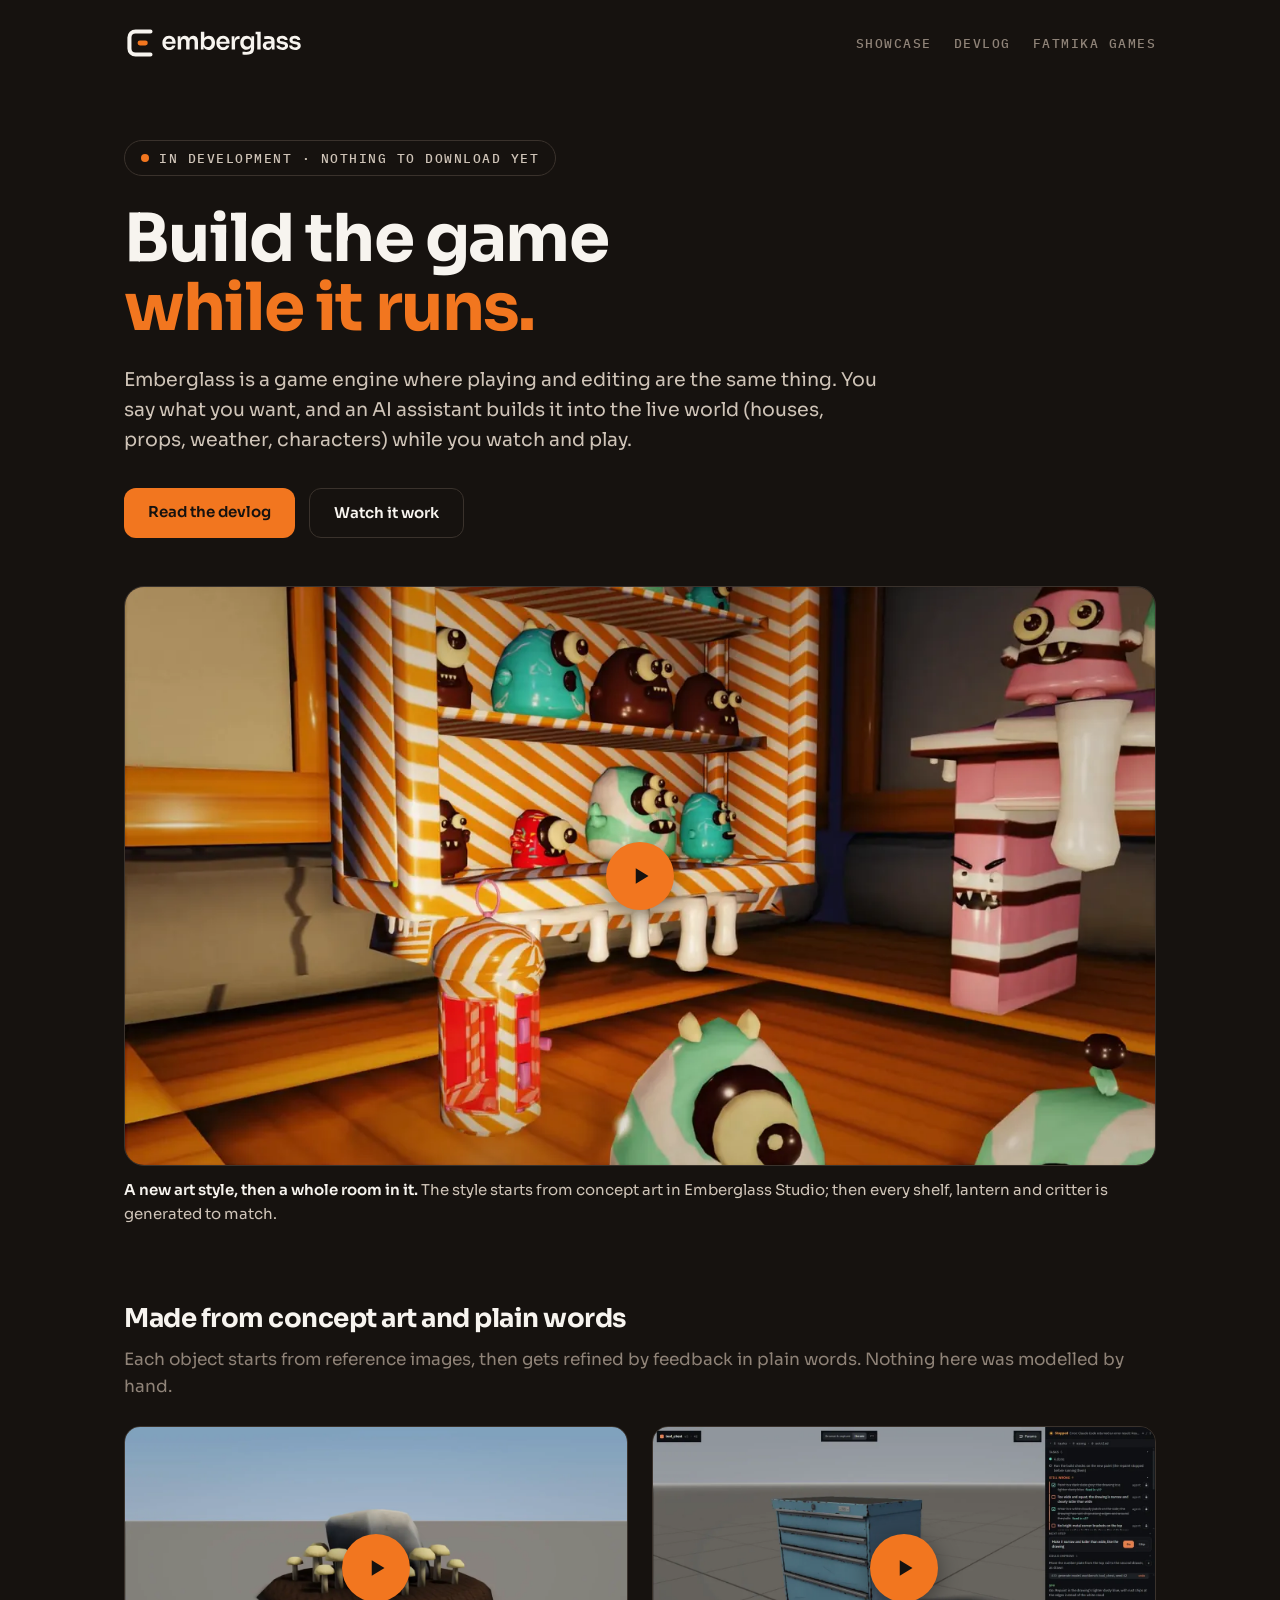
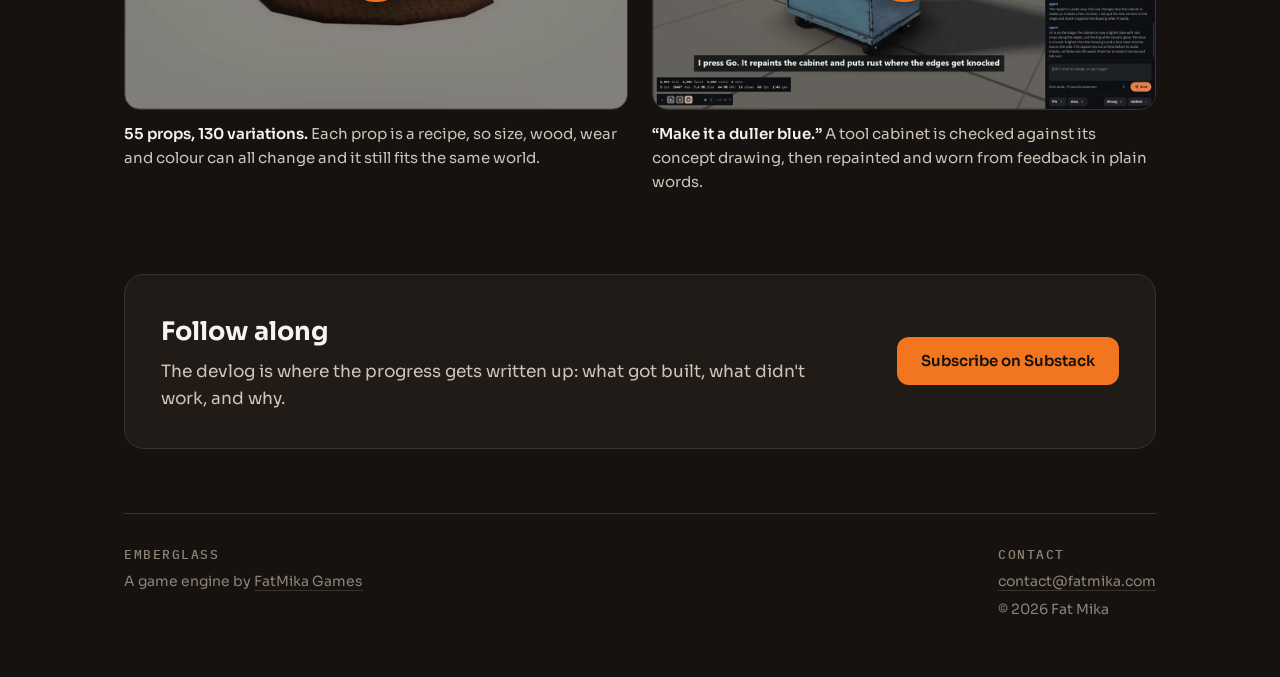
==== emberglass/index.html @ a507f2ed "Emberglass: tool cabinet video Co-Authored-By: Claude Opus 5.5 <noreply@anthropic.com>" ====
<!doctype html>
<html lang="en">
<head>
<meta charset="utf-8" />
<meta name="viewport" content="width=device-width, initial-scale=1" />
<title>Emberglass — build the game while it runs</title>
<meta name="description" content="Emberglass is a game engine in development where playing and editing are the same thing: describe what you want, and an AI assistant builds it into the live world while you play." />
<meta property="og:title" content="Emberglass — build the game while it runs" />
<meta property="og:description" content="A game engine in development where playing and editing are the same thing." />
<meta property="og:image" content="https://www.fatmika.com/emberglass/assets/critters.webp" />
<meta property="og:url" content="https://www.fatmika.com/emberglass/" />
<link rel="icon" href="assets/icon-64.png" />
<link rel="preconnect" href="https://fonts.googleapis.com" />
<link rel="preconnect" href="https://fonts.gstatic.com" crossorigin />
<link href="https://fonts.googleapis.com/css2?family=IBM+Plex+Mono:wght@500;600&family=Sora:wght@400;500;600;700&display=swap" rel="stylesheet" />
<style>
  :root {
    --ink: #16120F;
    --surface: #211B17;
    --border: #3A322C;
    --paper: #F7F4EF;
    --muted: #CFC4B8;
    --dim: #8f8378;
    --ember: #F2761F;
    --ember-deep: #D2560F;
  }
  * { box-sizing: border-box; margin: 0; padding: 0; }
  html { scroll-behavior: smooth; }
  body {
    background: var(--ink);
    color: var(--paper);
    font: 17px/1.6 "Sora", -apple-system, "Segoe UI", system-ui, sans-serif;
    -webkit-font-smoothing: antialiased;
  }
  .wrap { max-width: 1080px; margin: 0 auto; padding: 0 24px; }
  a { color: var(--ember); }
  a:focus-visible, button:focus-visible { outline: 3px solid var(--ember); outline-offset: 3px; border-radius: 6px; }
  .mono {
    font-family: "IBM Plex Mono", monospace; font-size: 12.5px; font-weight: 500;
    letter-spacing: 1.5px; text-transform: uppercase;
  }

  /* ---------- header ---------- */
  header {
    display: flex; align-items: center; justify-content: space-between;
    padding: 26px 0 0;
  }
  header .lockup img { height: 34px; width: auto; display: block; }
  header nav { display: flex; gap: 22px; }
  header nav a { color: var(--dim); text-decoration: none; }
  header nav a:hover { color: var(--ember); }

  /* ---------- hero ---------- */
  .hero { padding: 80px 0 48px; max-width: 760px; }
  .status {
    display: inline-flex; align-items: center; gap: 10px;
    color: var(--muted); border: 1px solid var(--border); border-radius: 999px;
    padding: 7px 16px; margin-bottom: 28px;
  }
  .status::before {
    content: ""; width: 8px; height: 8px; border-radius: 50%; background: var(--ember);
  }
  @media (prefers-reduced-motion: no-preference) {
    .status::before { animation: glow 2.4s ease-in-out infinite; }
    @keyframes glow { 50% { box-shadow: 0 0 0 6px rgba(242, 118, 31, 0.18); } }
  }
  h1 {
    font-size: clamp(40px, 6.4vw, 66px);
    font-weight: 700; line-height: 1.05; letter-spacing: -1.8px;
  }
  h1 em { font-style: normal; color: var(--ember); }
  .hero p { margin-top: 22px; font-size: 19px; color: var(--muted); max-width: 58ch; }
  .actions { display: flex; gap: 14px; flex-wrap: wrap; margin-top: 32px; }
  .btn {
    display: inline-block; text-decoration: none;
    font-size: 15px; font-weight: 600;
    padding: 12px 24px; border-radius: 12px;
    background: var(--ember); color: var(--ink);
  }
  .btn:hover { background: var(--ember-deep); color: var(--paper); }
  .btn.ghost { background: transparent; color: var(--paper); border: 1px solid var(--border); }
  .btn.ghost:hover { border-color: var(--ember); color: var(--ember); }

  /* ---------- clips ---------- */
  .clip {
    position: relative; display: block; width: 100%;
    aspect-ratio: 16 / 9; overflow: hidden;
    background: var(--surface); border: 1px solid var(--border); border-radius: 16px;
    padding: 0; font: inherit; color: inherit; cursor: default;
  }
  .clip img, .clip iframe { position: absolute; inset: 0; width: 100%; height: 100%; border: 0; object-fit: cover; }
  .clip.playable { cursor: pointer; }
  .clip.playable::after {
    content: ""; position: absolute; left: 50%; top: 50%;
    width: 68px; height: 68px; margin: -34px 0 0 -34px; border-radius: 50%;
    background: var(--ember) url("data:image/svg+xml,%3Csvg xmlns='http://www.w3.org/2000/svg' viewBox='0 0 24 24'%3E%3Cpath d='M9 6.5v11l9-5.5z' fill='%2316120F'/%3E%3C/svg%3E") center / 34px no-repeat;
    box-shadow: 0 6px 24px rgba(0, 0, 0, 0.45);
    transition: transform 0.15s ease;
  }
  .clip.playable:hover::after { transform: scale(1.08); }
  .clip.playing::after { display: none; }

  .featured { margin-bottom: 14px; }
  .featured .clip { border-radius: 20px; }
  figcaption { margin-top: 12px; color: var(--muted); font-size: 15px; }
  figcaption b { color: var(--paper); font-weight: 600; }

  section h2 {
    font-size: 26px; font-weight: 700; letter-spacing: -0.5px; margin: 72px 0 6px;
  }
  section .lead { color: var(--dim); margin-bottom: 26px; }
  .grid { display: grid; grid-template-columns: repeat(2, 1fr); gap: 28px 24px; }

  /* ---------- follow ---------- */
  .follow {
    margin-top: 80px; padding: 36px;
    background: var(--surface); border: 1px solid var(--border); border-radius: 20px;
    display: flex; align-items: center; justify-content: space-between; gap: 24px; flex-wrap: wrap;
  }
  .follow h2 { margin: 0 0 6px; }
  .follow p { color: var(--muted); max-width: 52ch; }

  /* ---------- footer ---------- */
  footer {
    margin-top: 64px; border-top: 1px solid var(--border);
    padding: 30px 0 56px;
    display: flex; justify-content: space-between; gap: 24px; flex-wrap: wrap;
    font-size: 14px; color: var(--dim);
  }
  footer .col { display: flex; flex-direction: column; gap: 6px; }
  footer a { color: var(--dim); text-decoration: none; border-bottom: 1px solid var(--border); }
  footer a:hover { color: var(--ember); border-color: var(--ember); }

  @media (max-width: 760px) {
    .hero { padding: 52px 0 36px; }
    .grid { grid-template-columns: 1fr; }
    header nav { display: none; }
    .follow { padding: 26px; }
  }
</style>
</head>
<body>
<div class="wrap">
  <header>
    <a class="lockup" href="./"><img src="assets/emberglass-lockup-paper.svg" alt="Emberglass" width="182" height="34" /></a>
    <nav class="mono">
      <a href="#showcase">Showcase</a>
      <a href="https://emberglass.substack.com/">Devlog</a>
      <a href="/">FatMika Games</a>
    </nav>
  </header>

  <section class="hero">
    <div class="status mono">In development · nothing to download yet</div>
    <h1>Build the game<br /><em>while it runs.</em></h1>
    <p>Emberglass is a game engine where playing and editing are the same
    thing. You say what you want, and an AI assistant builds it into the
    live world (houses, props, weather, characters) while you watch and
    play.</p>
    <div class="actions">
      <a class="btn" href="https://emberglass.substack.com/">Read the devlog</a>
      <a class="btn ghost" href="#showcase">Watch it work</a>
    </div>
  </section>

  <figure class="featured" id="showcase">
    <button class="clip" data-yt="6-bS8om38gU" aria-label="Play: a new art style, and a whole room built in it">
      <img src="assets/critters.webp" alt="A candy-striped room at night full of round toy critters on shelves" width="1280" height="720" />
    </button>
    <figcaption><b>A new art style, then a whole room in it.</b> The style starts from concept art in Emberglass Studio; then every shelf, lantern and critter is generated to match.</figcaption>
  </figure>

  <section>
    <h2>Made from concept art and plain words</h2>
    <p class="lead">Each object starts from reference images, then gets refined by feedback in plain words. Nothing here was modelled by hand.</p>
    <div class="grid">
      <figure>
        <button class="clip" data-yt="YsVcyhxxsjk" aria-label="Play: 55 props, 130 variations">
          <img src="assets/props.webp" alt="A rock surrounded by a ring of small mushrooms" width="1280" height="720" loading="lazy" />
        </button>
        <figcaption><b>55 props, 130 variations.</b> Each prop is a recipe, so size, wood, wear and colour can all change and it still fits the same world.</figcaption>
      </figure>
      <figure>
        <button class="clip" data-yt="bvwTX9m23RA" aria-label="Play: make it a duller blue">
          <img src="assets/chest.webp" alt="A blue metal tool cabinet with drawers" width="1280" height="720" loading="lazy" />
        </button>
        <figcaption><b>“Make it a duller blue.”</b> A tool cabinet is checked against its concept drawing, then repainted and worn from feedback in plain words.</figcaption>
      </figure>
    </div>
  </section>

  <div class="follow">
    <div>
      <h2>Follow along</h2>
      <p>The devlog is where the progress gets written up: what got built, what didn't work, and why.</p>
    </div>
    <a class="btn" href="https://emberglass.substack.com/">Subscribe on Substack</a>
  </div>

  <footer>
    <div class="col">
      <span class="mono">Emberglass</span>
      <span>A game engine by <a href="/">FatMika Games</a></span>
    </div>
    <div class="col">
      <span class="mono">Contact</span>
      <span><a href="mailto:contact@fatmika.com">contact@fatmika.com</a></span>
      <span>© 2026 Fat Mika</span>
    </div>
  </footer>
</div>
<script>
  // A clip with a YouTube id becomes playable; the player loads only on click.
  document.querySelectorAll(".clip").forEach(function (clip) {
    var id = clip.dataset.yt;
    if (!id) { clip.removeAttribute("aria-label"); clip.tabIndex = -1; return; }
    clip.classList.add("playable");
    clip.addEventListener("click", function () {
      if (clip.classList.contains("playing")) return;
      var f = document.createElement("iframe");
      f.src = "https://www.youtube-nocookie.com/embed/" + encodeURIComponent(id) + "?autoplay=1&rel=0";
      f.title = clip.getAttribute("aria-label") || "Video";
      f.allow = "autoplay; encrypted-media; picture-in-picture; fullscreen";
      f.allowFullscreen = true;
      clip.classList.add("playing");
      clip.appendChild(f);
    });
  });
</script>
</body>
</html>
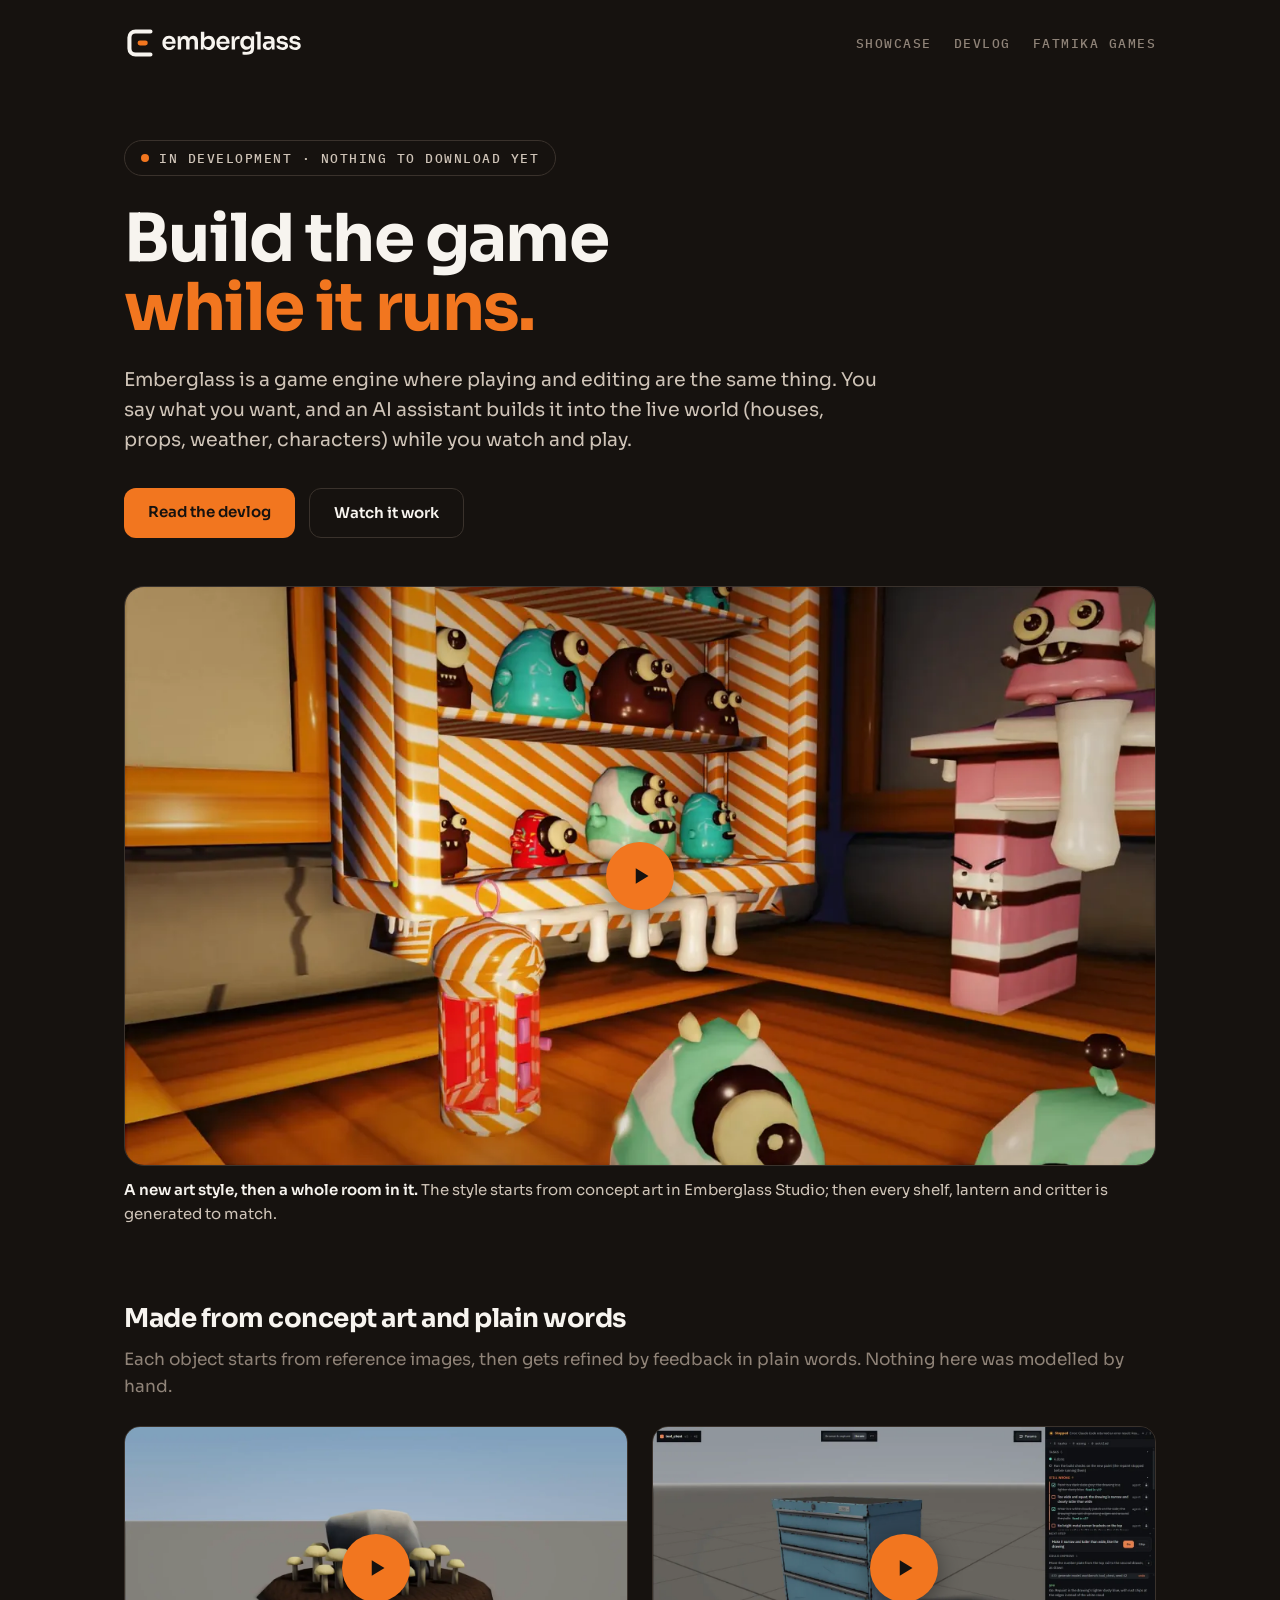
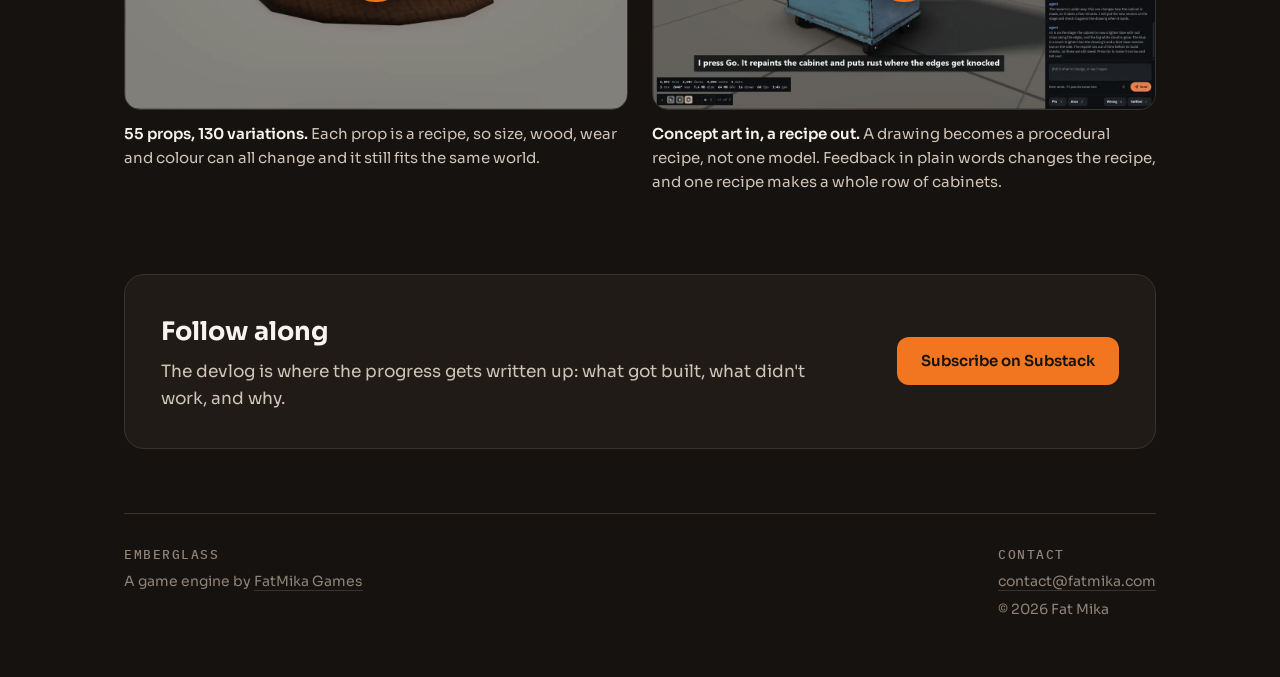
==== commit 1ce4a2d8: "Emberglass: Workshop video replaces the tool cabinet Co-Authored-By: Claude Opus 5.5 <noreply@anthro" ====
--- a/emberglass/index.html
+++ b/emberglass/index.html
@@ -181,10 +181,10 @@
         <figcaption><b>55 props, 130 variations.</b> Each prop is a recipe, so size, wood, wear and colour can all change and it still fits the same world.</figcaption>
       </figure>
       <figure>
-        <button class="clip" data-yt="bvwTX9m23RA" aria-label="Play: make it a duller blue">
+        <button class="clip" data-yt="FEBjcGb9-Bc" aria-label="Play: concept art in, a recipe out">
           <img src="assets/chest.webp" alt="A blue metal tool cabinet with drawers" width="1280" height="720" loading="lazy" />
         </button>
-        <figcaption><b>“Make it a duller blue.”</b> A tool cabinet is checked against its concept drawing, then repainted and worn from feedback in plain words.</figcaption>
+        <figcaption><b>Concept art in, a recipe out.</b> A drawing becomes a procedural recipe, not one model. Feedback in plain words changes the recipe, and one recipe makes a whole row of cabinets.</figcaption>
       </figure>
     </div>
   </section>
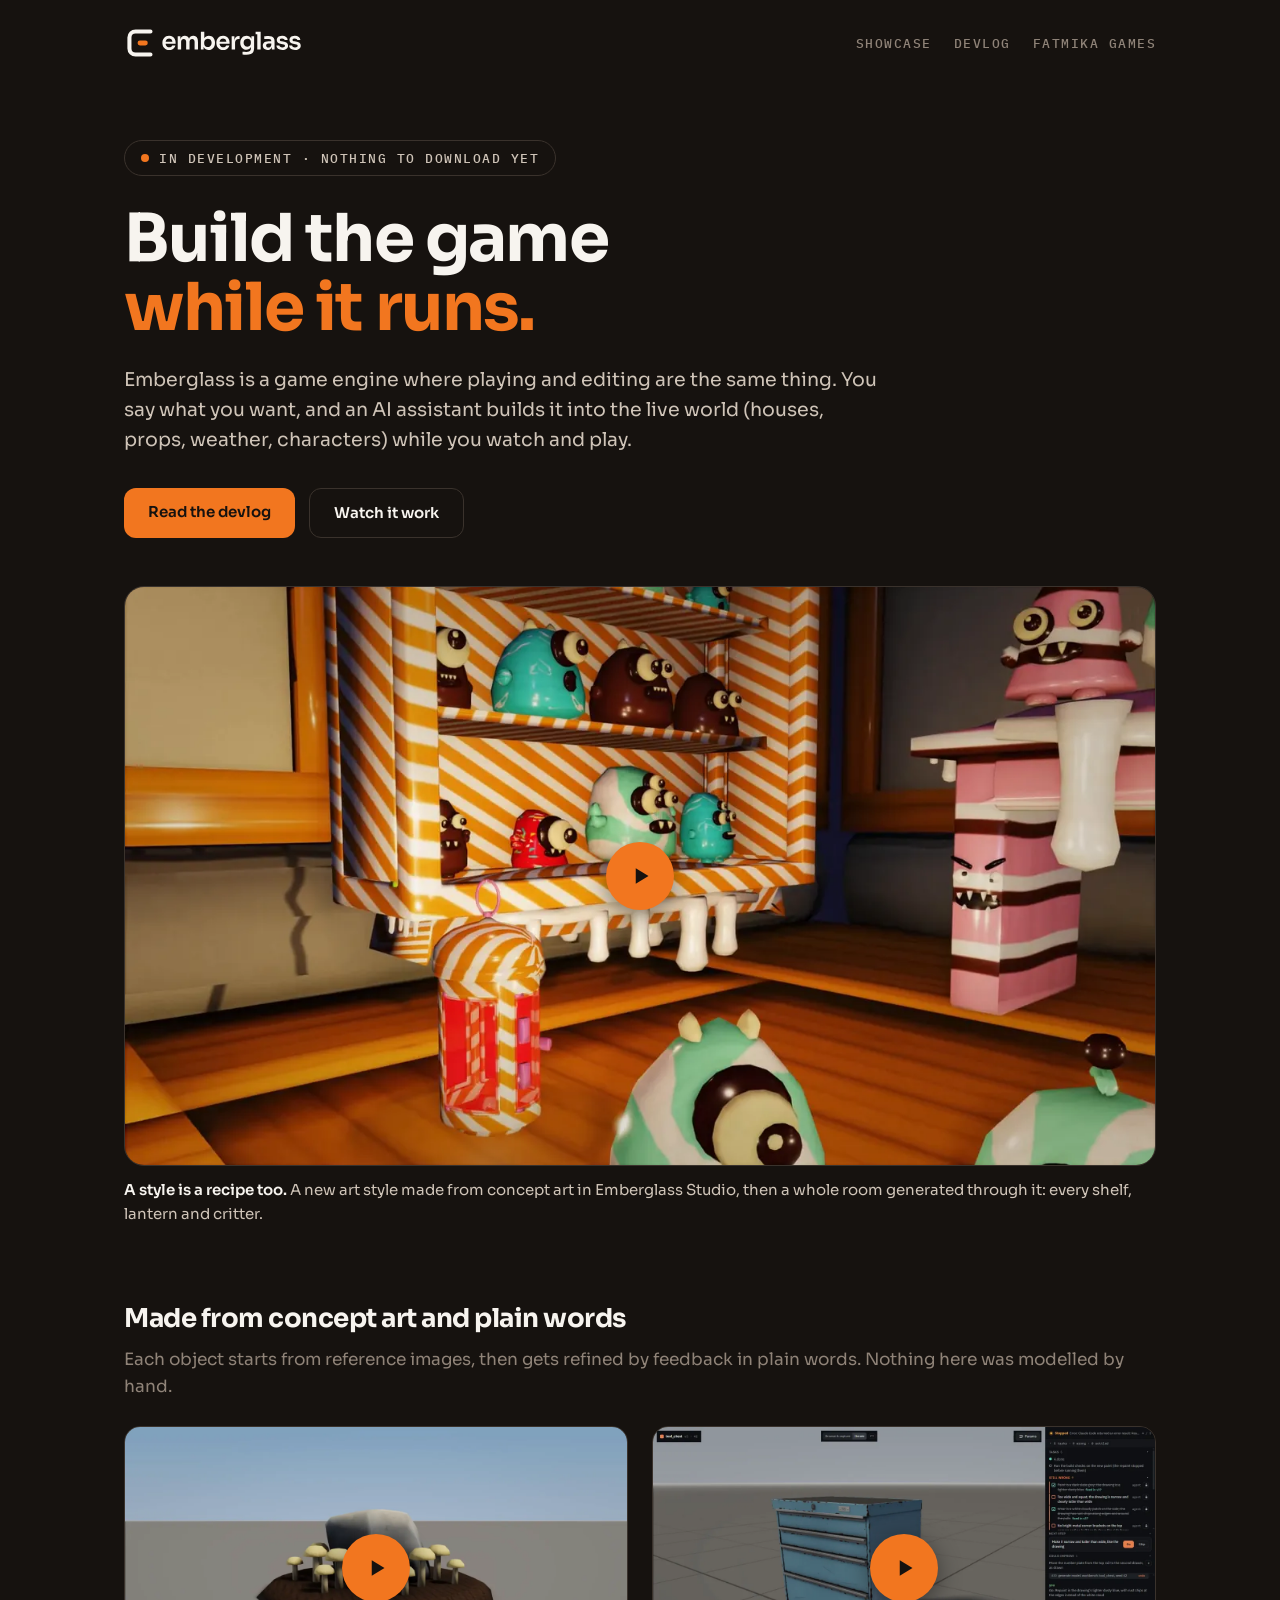
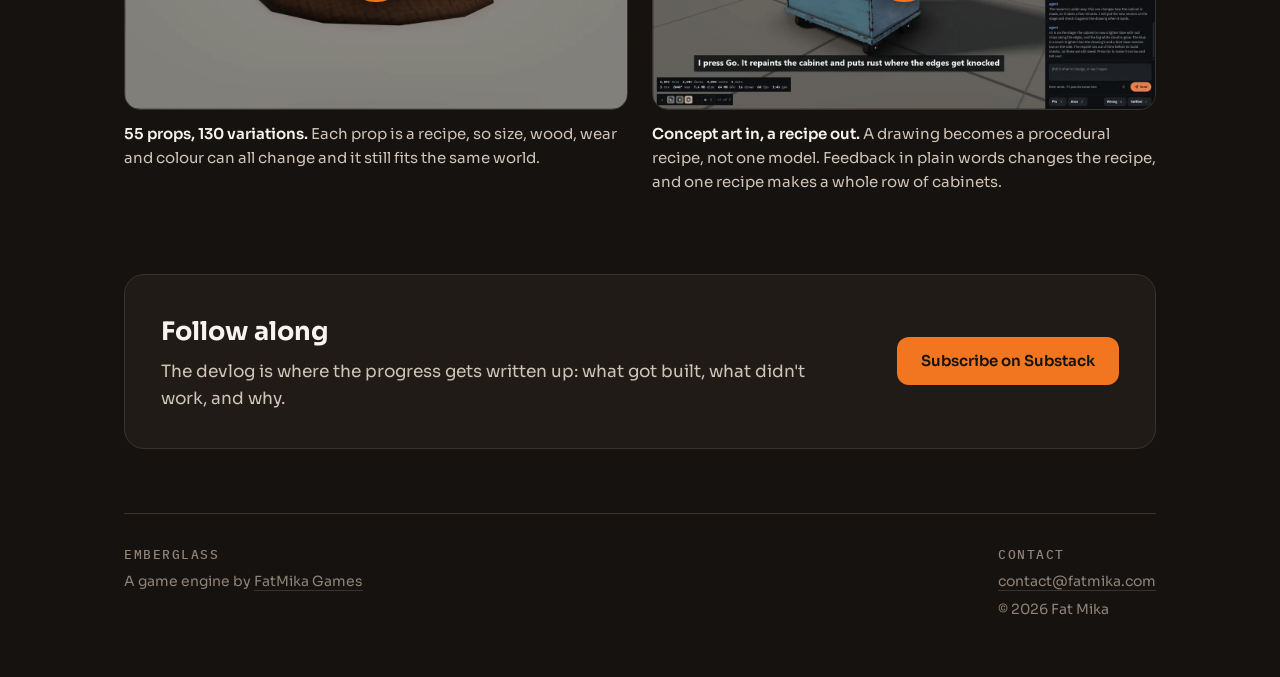
==== commit 395165c4: "Emberglass: critters video with music Co-Authored-By: Claude Opus 5.5 <noreply@anthropic.com>" ====
--- a/emberglass/index.html
+++ b/emberglass/index.html
@@ -164,10 +164,10 @@
   </section>
 
   <figure class="featured" id="showcase">
-    <button class="clip" data-yt="6-bS8om38gU" aria-label="Play: a new art style, and a whole room built in it">
+    <button class="clip" data-yt="-n9HXCtcdBk" aria-label="Play: a new art style, and a whole room built in it">
       <img src="assets/critters.webp" alt="A candy-striped room at night full of round toy critters on shelves" width="1280" height="720" />
     </button>
-    <figcaption><b>A new art style, then a whole room in it.</b> The style starts from concept art in Emberglass Studio; then every shelf, lantern and critter is generated to match.</figcaption>
+    <figcaption><b>A style is a recipe too.</b> A new art style made from concept art in Emberglass Studio, then a whole room generated through it: every shelf, lantern and critter.</figcaption>
   </figure>
 
   <section>
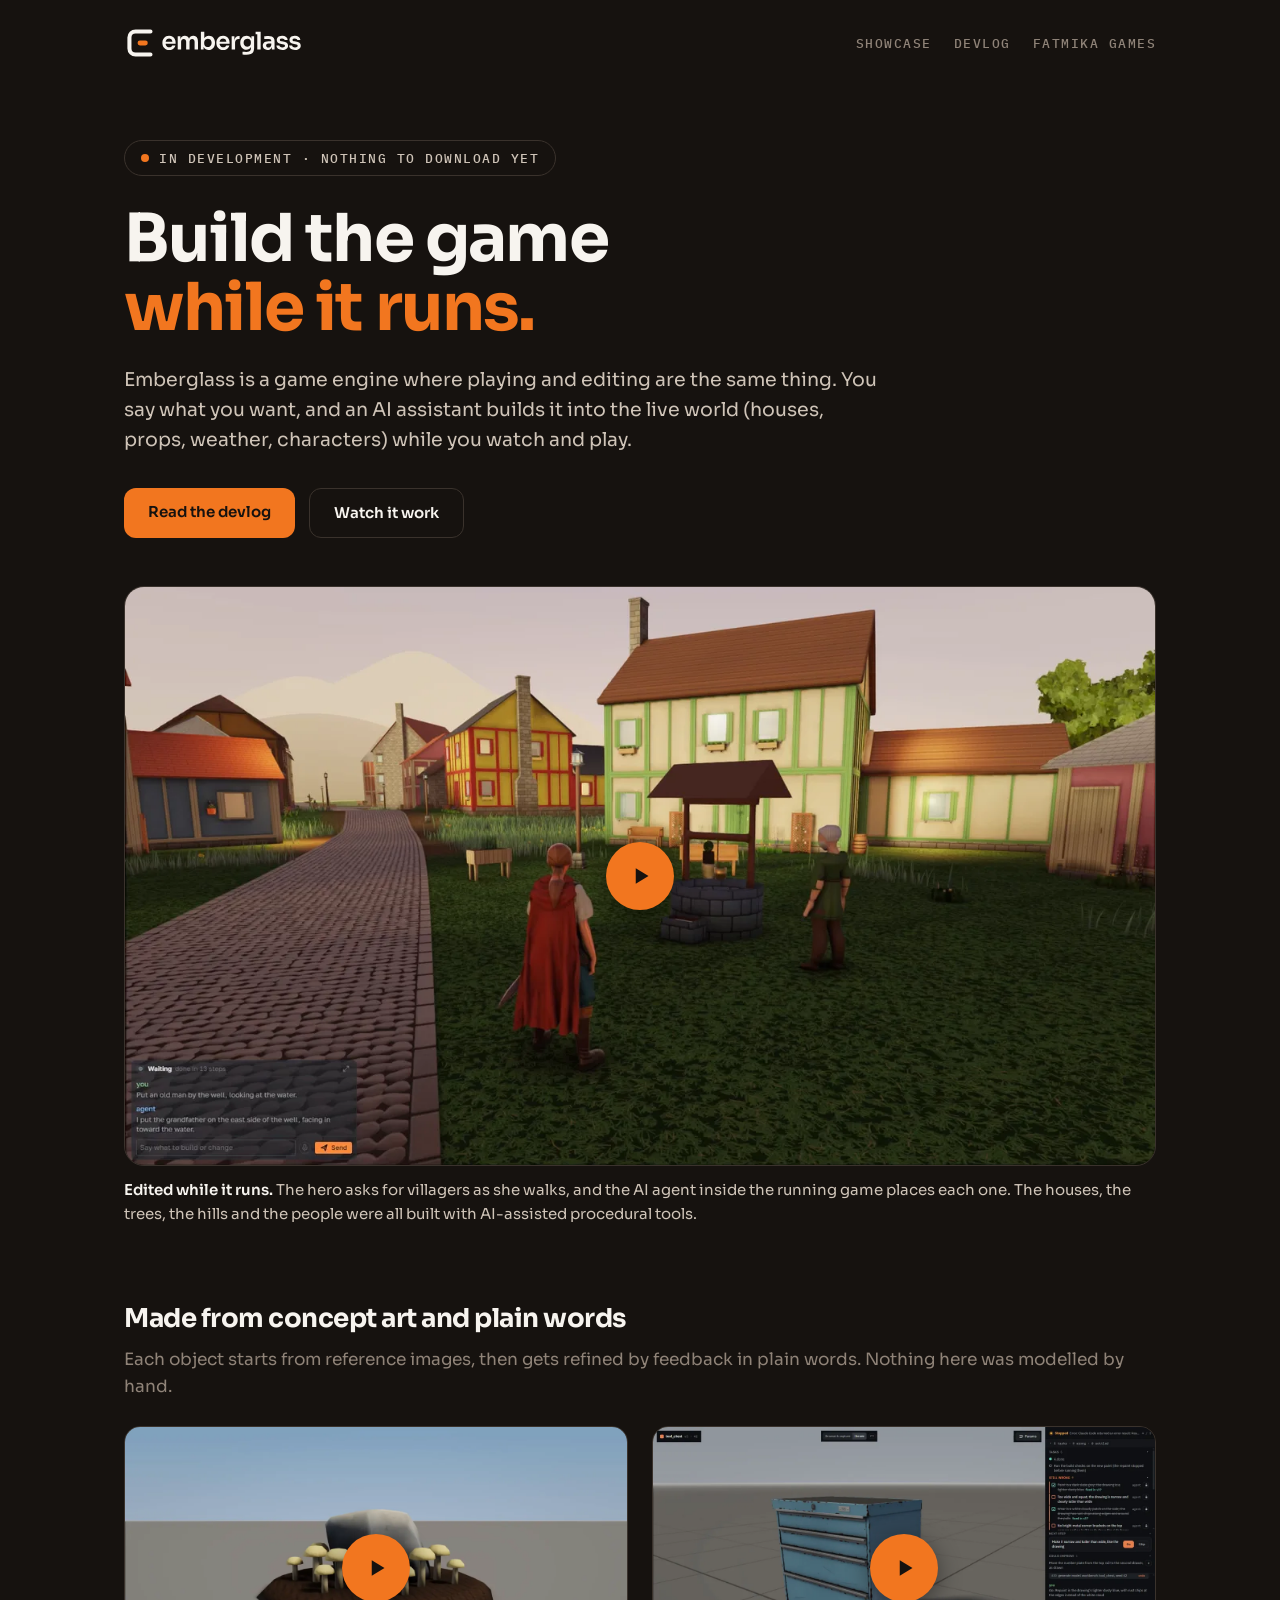
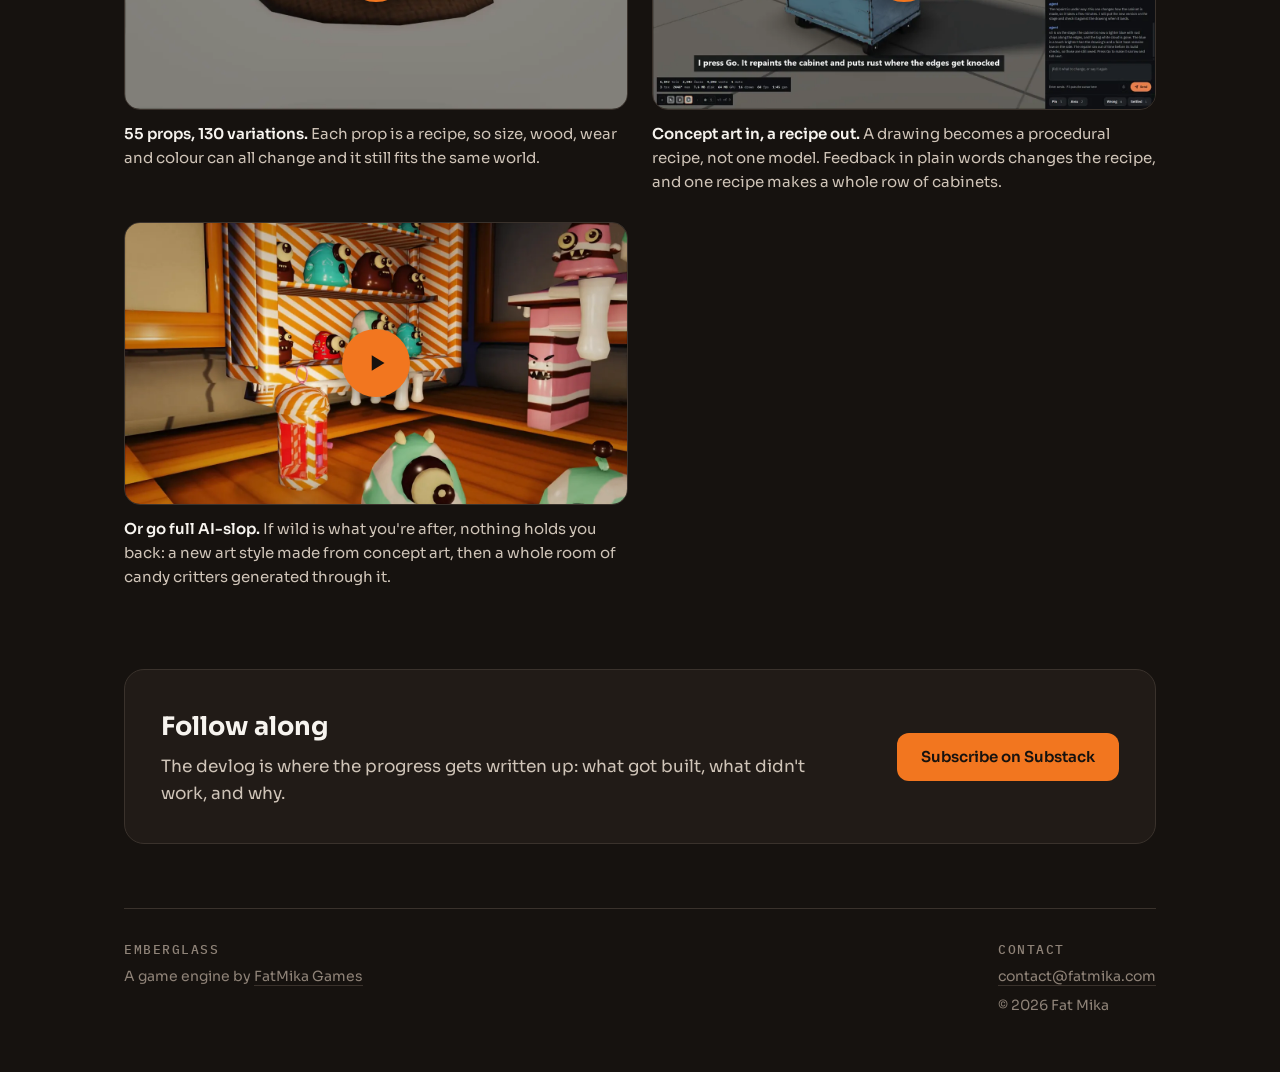
==== commit 1d519c70: "emberglass: the village live-edit film is the featured video; the critter room moves to the grid as " ====
--- a/emberglass/index.html
+++ b/emberglass/index.html
@@ -164,10 +164,10 @@
   </section>
 
   <figure class="featured" id="showcase">
-    <button class="clip" data-yt="-n9HXCtcdBk" aria-label="Play: a new art style, and a whole room built in it">
-      <img src="assets/critters.webp" alt="A candy-striped room at night full of round toy critters on shelves" width="1280" height="720" />
+    <button class="clip" data-yt="furqrLiuaLM" aria-label="Play: building a village while you walk through it">
+      <img src="assets/village.webp" alt="A hero in a red cape by a village well, next to an old man the AI just placed" width="1280" height="720" />
     </button>
-    <figcaption><b>A style is a recipe too.</b> A new art style made from concept art in Emberglass Studio, then a whole room generated through it: every shelf, lantern and critter.</figcaption>
+    <figcaption><b>Edited while it runs.</b> The hero asks for villagers as she walks, and the AI agent inside the running game places each one. The houses, the trees, the hills and the people were all built with AI-assisted procedural tools.</figcaption>
   </figure>
 
   <section>
@@ -181,10 +181,16 @@
         <figcaption><b>55 props, 130 variations.</b> Each prop is a recipe, so size, wood, wear and colour can all change and it still fits the same world.</figcaption>
       </figure>
       <figure>
-        <button class="clip" data-yt="FEBjcGb9-Bc" aria-label="Play: concept art in, a recipe out">
+        <button class="clip" data-yt="fGJkgyGGEyM" aria-label="Play: concept art in, a recipe out">
           <img src="assets/chest.webp" alt="A blue metal tool cabinet with drawers" width="1280" height="720" loading="lazy" />
         </button>
         <figcaption><b>Concept art in, a recipe out.</b> A drawing becomes a procedural recipe, not one model. Feedback in plain words changes the recipe, and one recipe makes a whole row of cabinets.</figcaption>
+      </figure>
+      <figure>
+        <button class="clip" data-yt="QunZZb6h35w" aria-label="Play: a new art style, and a whole room built in it">
+          <img src="assets/critters.webp" alt="A candy-striped room at night full of round toy critters on shelves" width="1280" height="720" loading="lazy" />
+        </button>
+        <figcaption><b>Or go full AI-slop.</b> If wild is what you're after, nothing holds you back: a new art style made from concept art, then a whole room of candy critters generated through it.</figcaption>
       </figure>
     </div>
   </section>
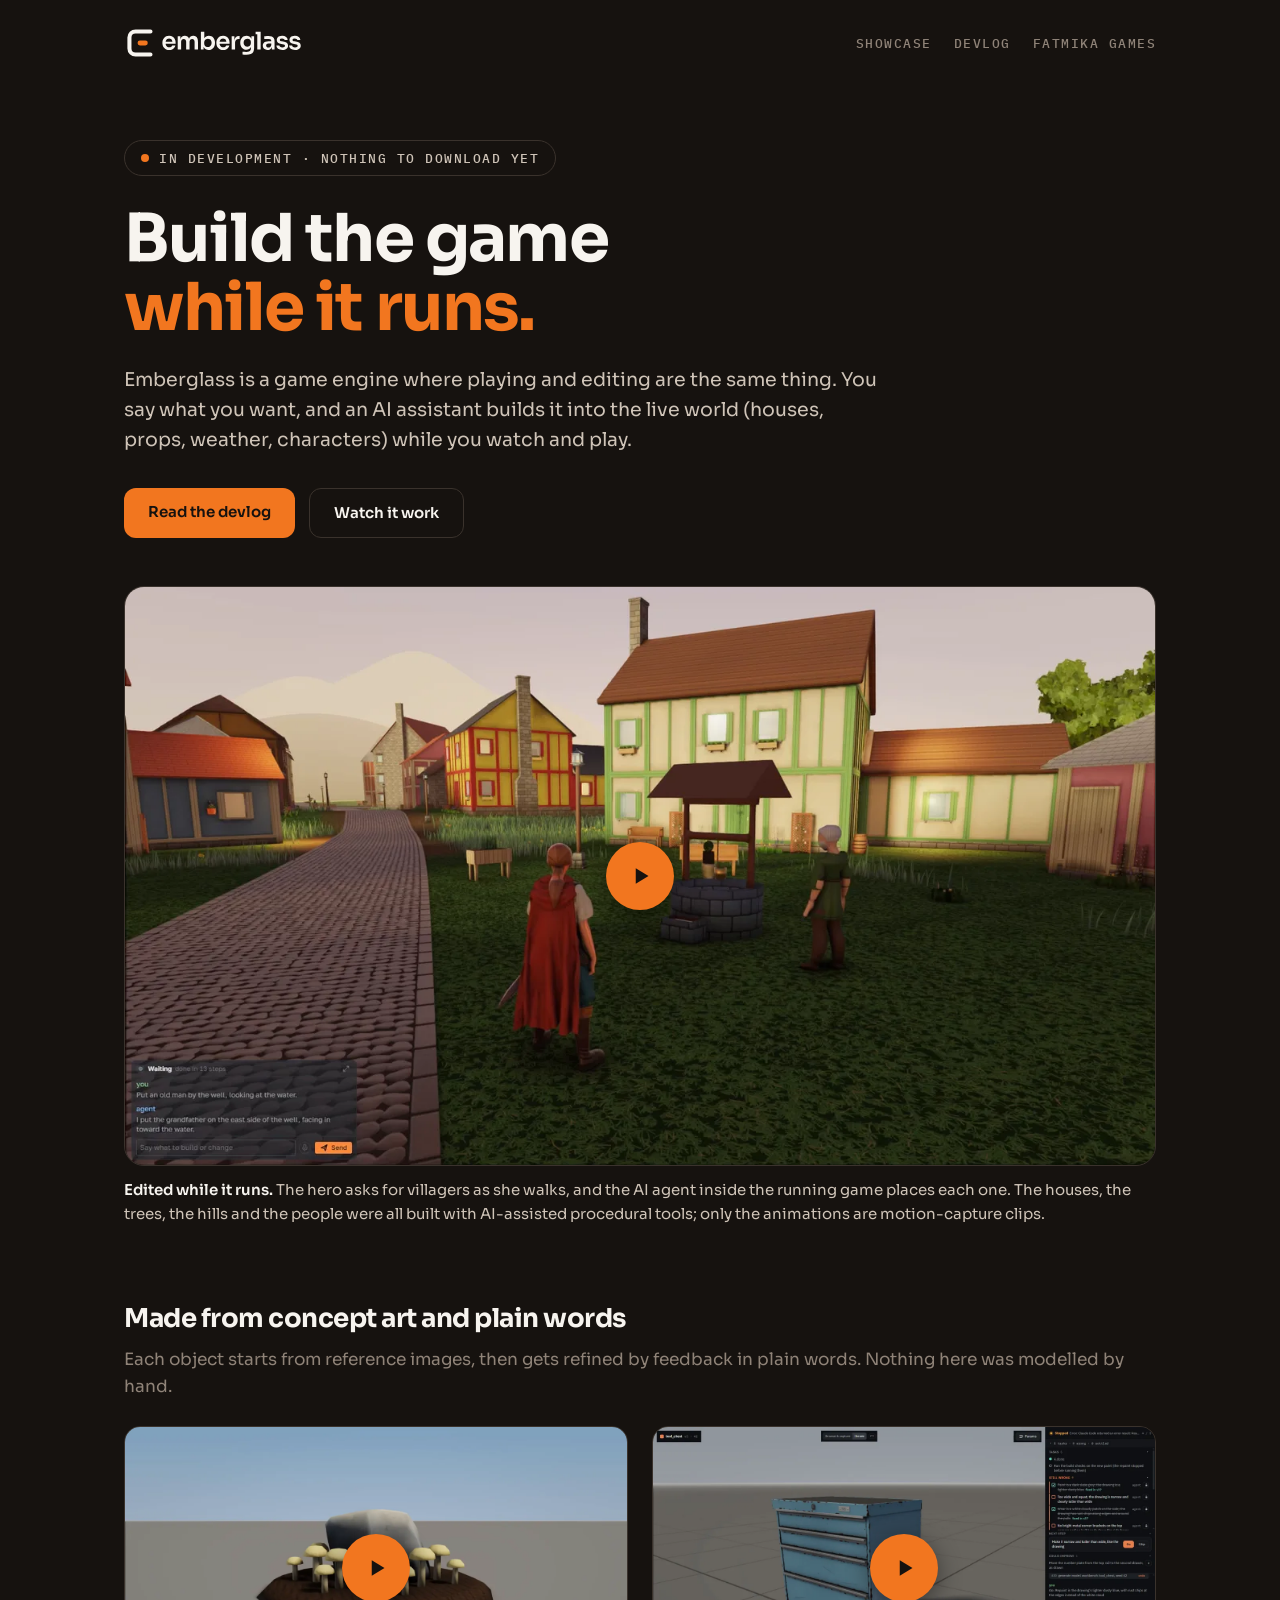
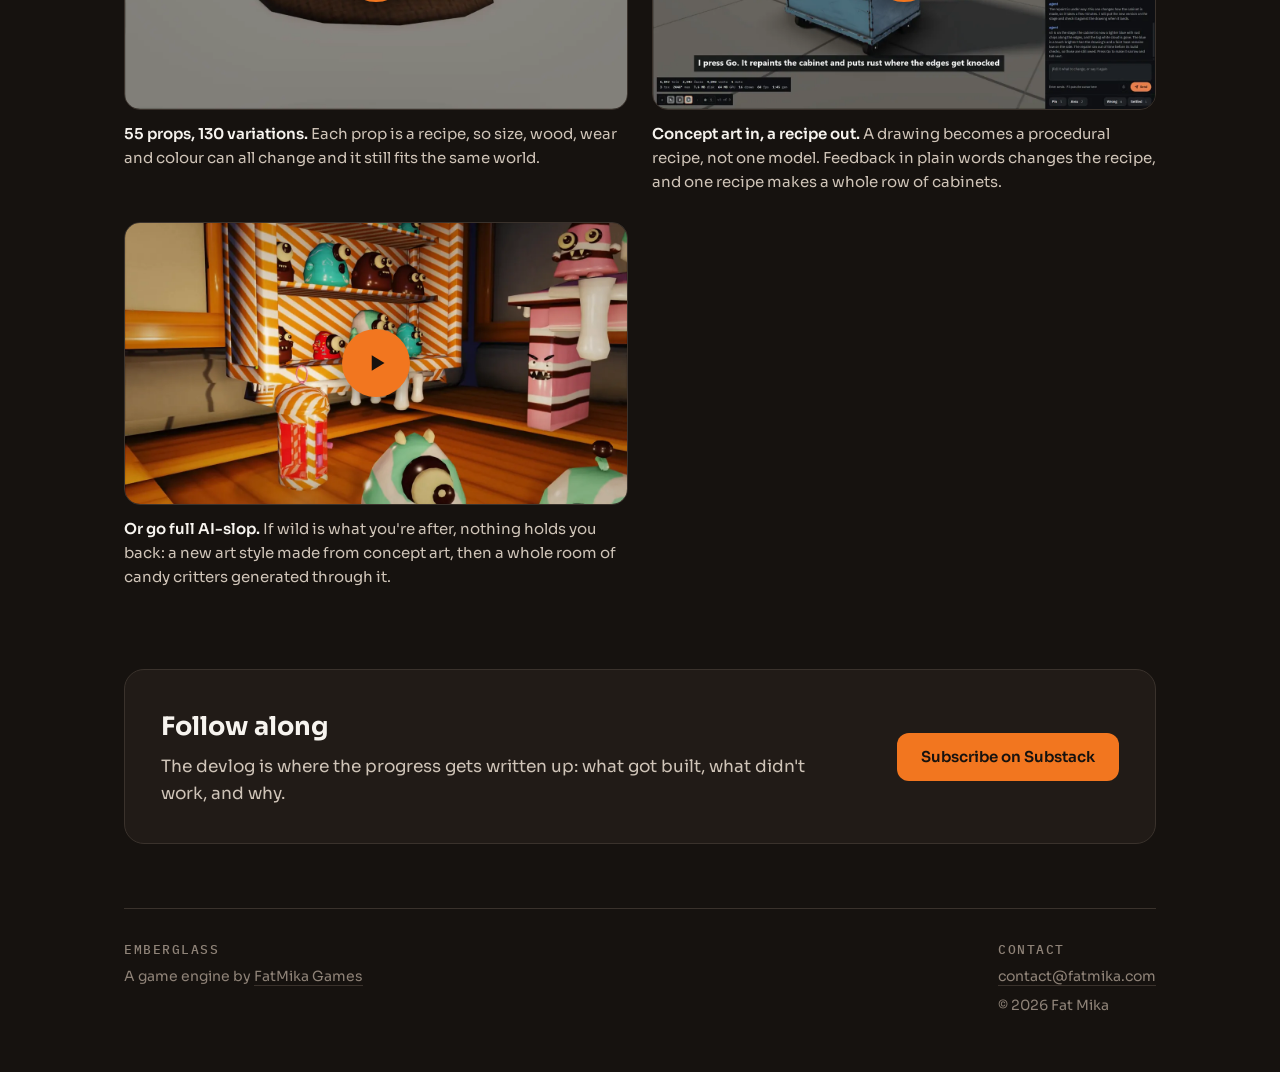
==== commit 72af5bd5: "emberglass: the village caption says the animations are motion capture, not procedural Co-Authored-B" ====
--- a/emberglass/index.html
+++ b/emberglass/index.html
@@ -167,7 +167,7 @@
     <button class="clip" data-yt="furqrLiuaLM" aria-label="Play: building a village while you walk through it">
       <img src="assets/village.webp" alt="A hero in a red cape by a village well, next to an old man the AI just placed" width="1280" height="720" />
     </button>
-    <figcaption><b>Edited while it runs.</b> The hero asks for villagers as she walks, and the AI agent inside the running game places each one. The houses, the trees, the hills and the people were all built with AI-assisted procedural tools.</figcaption>
+    <figcaption><b>Edited while it runs.</b> The hero asks for villagers as she walks, and the AI agent inside the running game places each one. The houses, the trees, the hills and the people were all built with AI-assisted procedural tools; only the animations are motion-capture clips.</figcaption>
   </figure>
 
   <section>
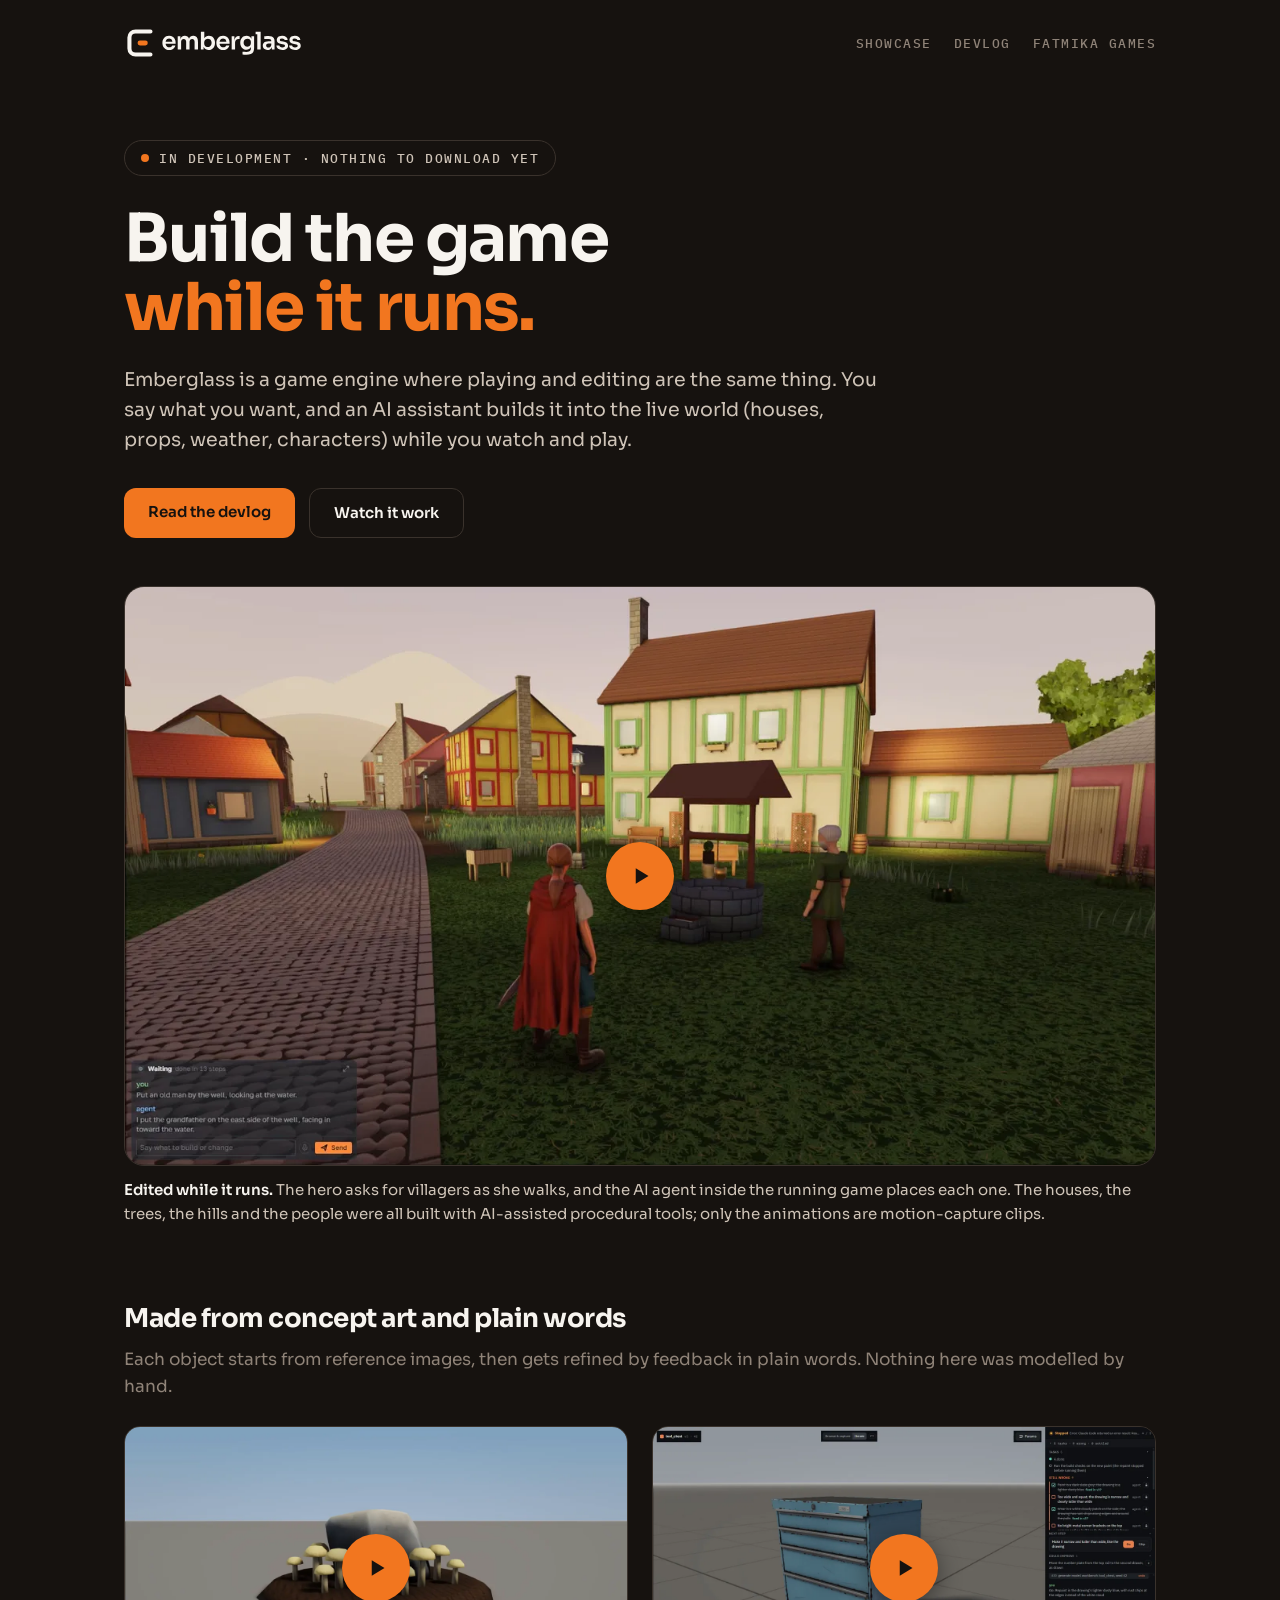
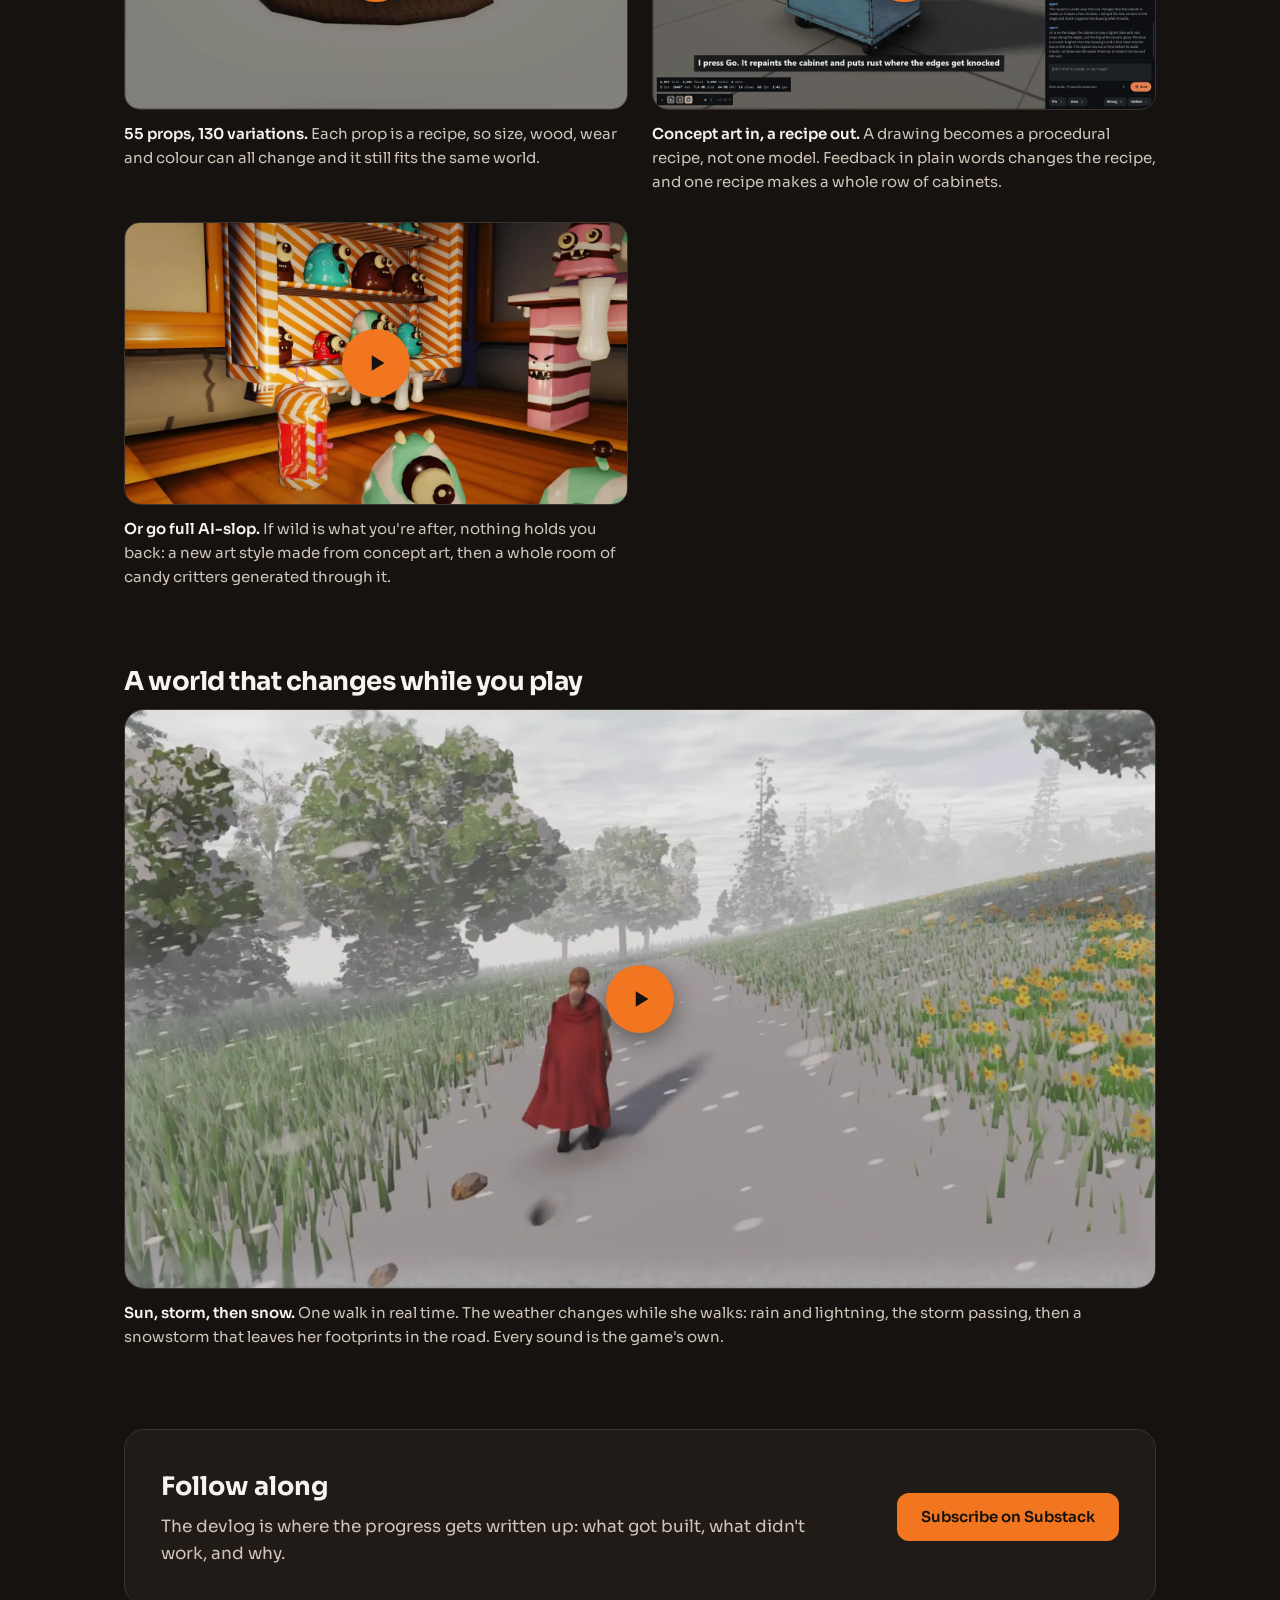
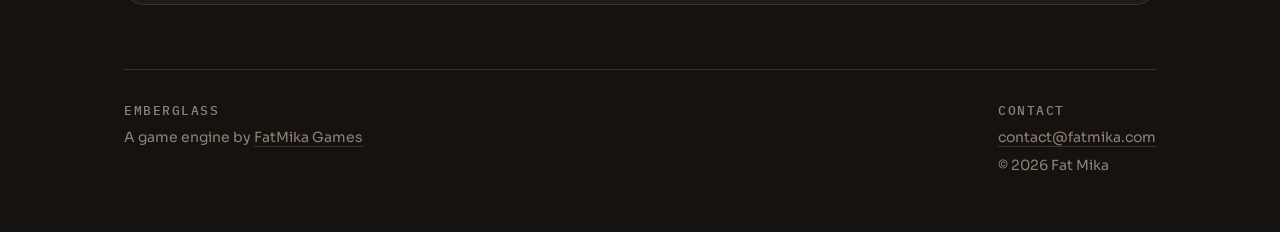
==== commit f748f4c3: "emberglass: add the weather showcase video Co-Authored-By: Claude Opus 5.5 <noreply@anthropic.com>" ====
--- a/emberglass/index.html
+++ b/emberglass/index.html
@@ -195,6 +195,16 @@
     </div>
   </section>
 
+  <section>
+    <h2>A world that changes while you play</h2>
+    <figure class="featured">
+      <button class="clip" data-yt="3rMrxJSAbZA" aria-label="Play: weather showcase, sun, storm and snow">
+        <img src="assets/weather.webp" alt="A hero in a red cape walking a snowy road, footprints behind her" width="1280" height="720" loading="lazy" />
+      </button>
+      <figcaption><b>Sun, storm, then snow.</b> One walk in real time. The weather changes while she walks: rain and lightning, the storm passing, then a snowstorm that leaves her footprints in the road. Every sound is the game's own.</figcaption>
+    </figure>
+  </section>
+
   <div class="follow">
     <div>
       <h2>Follow along</h2>
